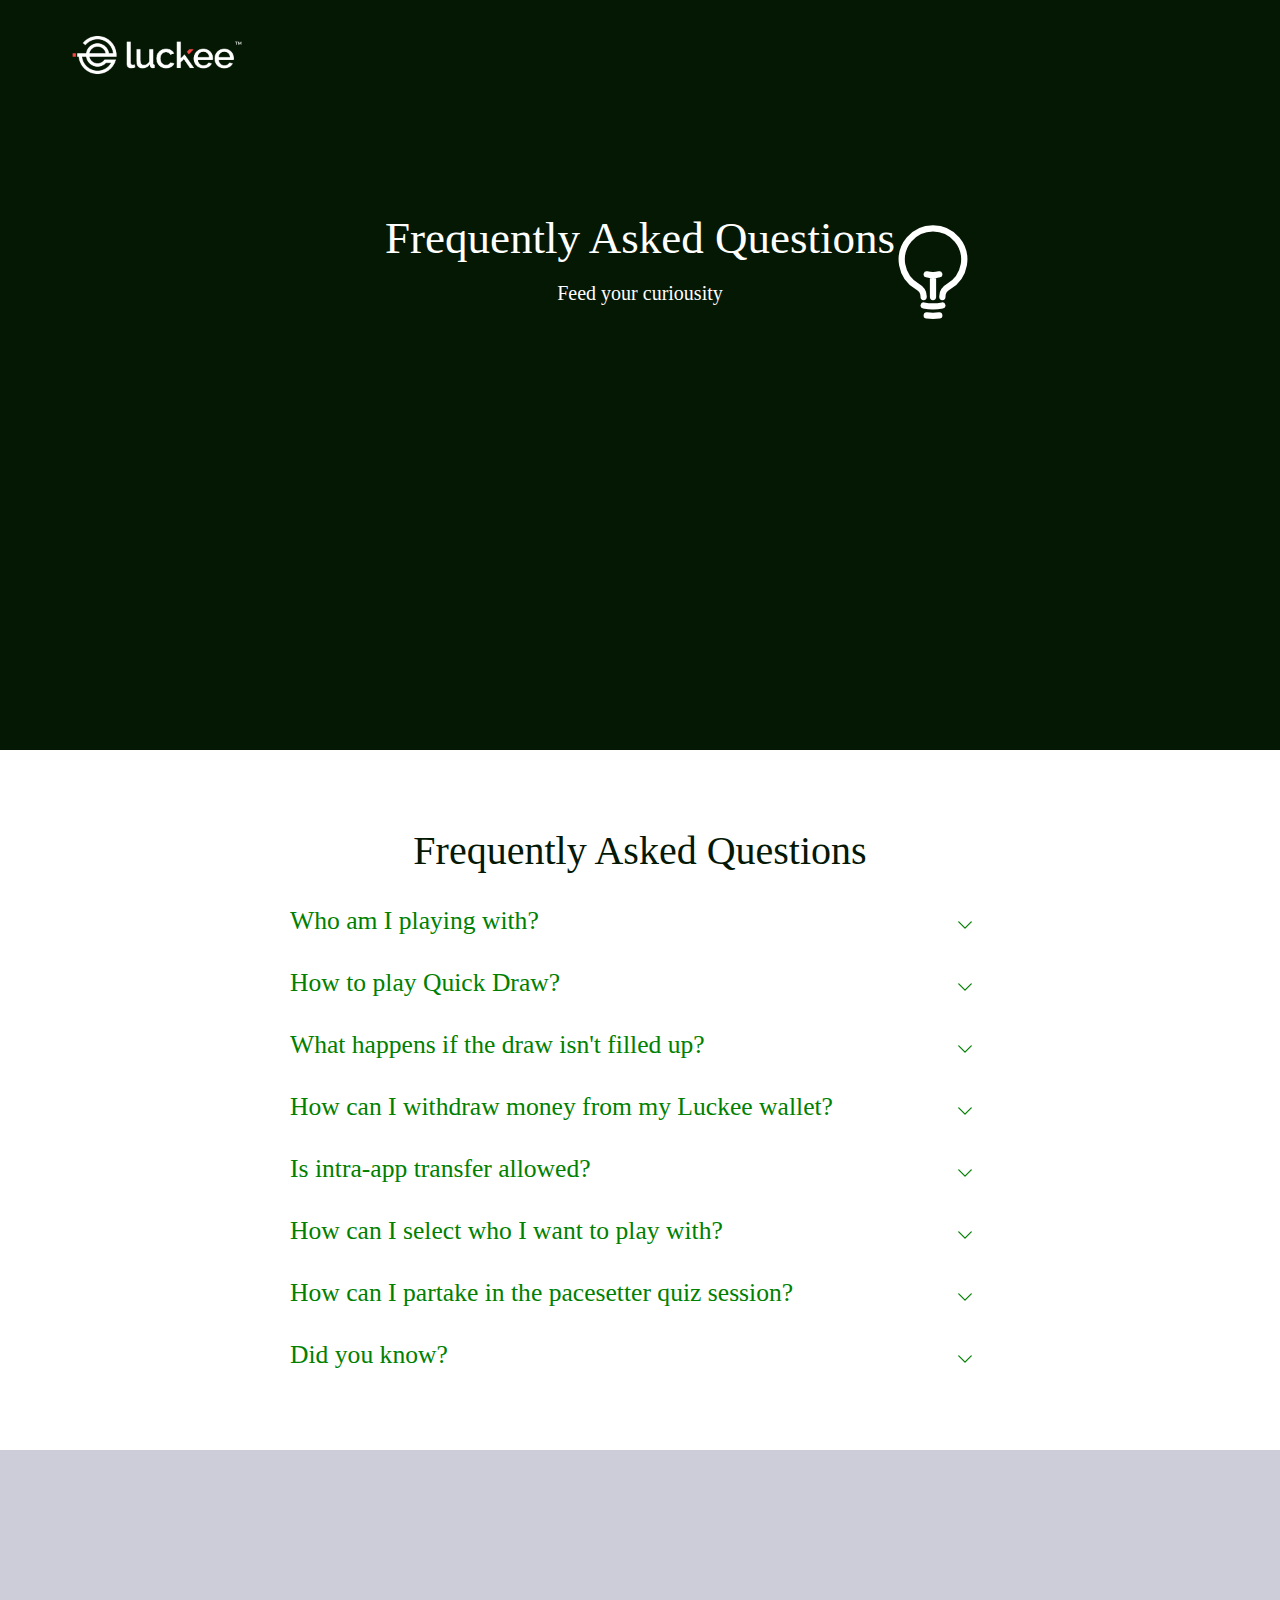
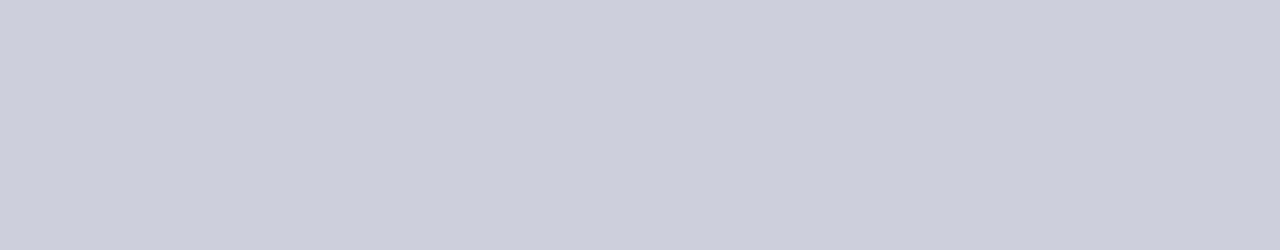
==== Pages_Path/FAQs.html @ 099b1782 "FAQs" ====
<!DOCTYPE html>
<html lang="en">

<head>
    <meta charset="UTF-8">
    <meta http-equiv="X-UA-Compatible" content="IE=edge">
    <meta name="viewport" content="width=device-width, initial-scale=1.0">
    <title>FAQ</title>
</head>

<style>
    * {
        padding: 0;
        margin: 0;
        box-sizing: border-box;
    }

    /* CONTAINER 11111111111111111111111111111111111111 */

    .cont1 {

        height: 750px;
        width: 100%;
        background-position: center;
        background-size: cover;
        background-color: rgb(4, 24, 4);
        position: relative;

    }

    .logos {
        height: 50px;

        margin-top: 30px;
        margin-left: 70px;
    }

    .header1 {
        color: white;
        font-size: 45px;
        text-align: center;
        margin-top: 10%;
    }

    .header2 {
        color: white;
        font-size: 20px;
        text-align: center;

    }

    .bulb{
        color: white;
       height: 100px;
       width: 100px;
       margin-left: 64%;
       margin-top: -6%;
    }


    /* CONTAINER 222222222222222222222222222 */

    .header4 {
        margin-top: 6%;
        font-size: 40px;
        color: rgb(4, 24, 4);
        position: relative;
        /* margin-left: -22%; */
        font-weight: 400;
        text-align: center;
    }

    .faq {
        max-width: 700px;
        margin-top: 2rem;
        cursor: pointer;
        position: relative;



    }

    .arrow {
        margin-left: 45%;
        margin-top: -3%;
        position: absolute;
        transition: transform .5s ease-in;
        color: green;

    }



    .question h1 {
        font-size: 1.6rem;
        text-align: left;
        font-weight: 400;
        color: green;
    }

    .answer {
        overflow: hidden;
        max-height: 0;

    }

    .answer p {

        line-height: 1.4;
        font-size: 1.2rem;
        text-align: left;
        margin-top: 3%;
        


    }

    .faq.active .answer {
        max-height: 300px;
        animation: fade 1s ease-in-out;
    }

    .faq.active .arrow {
        transform: rotate(180deg);
    }

    @keyframes fade {

        from {
            opacity: 0;
            transform: translateY(-10px);
        }

        to {
            opacity: 1;
            transform: translateY(0px);
        }

    }


    /* CONTAINER 333333333333333333333 */

    .cont3{
        background-color: rgb(205, 205, 218);
        height: 400px;
        margin-top: 80px;
    }



</style>


<body>
    <div class="cont1">
        <div class="logo"><a href="#"><img src="/z.png" class="logos"></a></div>
        <header class="header1"> Frequently Asked Questions</header><br>
        <header class="header2">Feed your curiousity</header>

        <div class="bulb">
            <svg xmlns="http://www.w3.org/2000/svg" fill="none" viewBox="0 0 24 24" stroke-width="1.5" stroke="currentColor" class="bulb">
                <path stroke-linecap="round" stroke-linejoin="round" d="M12 18v-5.25m0 0a6.01 6.01 0 001.5-.189m-1.5.189a6.01 6.01 0 01-1.5-.189m3.75 7.478a12.06 12.06 0 01-4.5 0m3.75 2.383a14.406 14.406 0 01-3 0M14.25 18v-.192c0-.983.658-1.823 1.508-2.316a7.5 7.5 0 10-7.517 0c.85.493 1.509 1.333 1.509 2.316V18" />
              </svg>
              
        </div>

    </div>

    <div class="cont2">
        <center>
            <header class="header4">Frequently Asked Questions</header>

            <div class="faq">
                <div class="question">
                    <h1> Who am I playing with?</h1>

                    <svg width="20" height="20" xmlns="http://www.w3.org/2000/svg" fill="none" viewBox="0 0 24 24"
                        stroke-width="1.5" stroke="currentColor" class="arrow">
                        <path stroke-linecap="round" stroke-linejoin="round" d="M19.5 8.25l-7.5 7.5-7.5-7.5" />
                    </svg>

                    <div class="answer">
                        <p>
                            The Luckee algorithm randomly matches you with real-time playmates across the country. And
                            gives equal odds to all participants. <br>

                            No house exists as the company generates operational revenue from charged commission.
                            Customer protection is our topmost priority.

                        </p>
                    </div>
                </div>
            </div>

            <div class="faq">
                <div class="question">
                    <h1> How to play Quick Draw?</h1>

                    <svg width="20" height="20" xmlns="http://www.w3.org/2000/svg" fill="none" viewBox="0 0 24 24"
                        stroke-width="1.5" stroke="currentColor" class="arrow">
                        <path stroke-linecap="round" stroke-linejoin="round" d="M19.5 8.25l-7.5 7.5-7.5-7.5" />
                    </svg>

                    <div class="answer">
                        <p>
                            Firstly, you need to be registered on Luckee or sign up if you are not yet a member.
                            <br><br>

                            Fund your Luckee wallet with any of the provided payment means. <br><br>

                            Select "game" from the menu of options. <br><br>

                            Click on Quick Draw and select from the variety of draws what suits you. <br><br>

                            Begin playing and receive instant payouts for wins.


                        </p>
                    </div>
                </div>
            </div>



            <div class="faq">
                <div class="question">
                    <h1> What happens if the draw isn't filled up?</h1>

                    <svg width="20" height="20" xmlns="http://www.w3.org/2000/svg" fill="none" viewBox="0 0 24 24"
                        stroke-width="1.5" stroke="currentColor" class="arrow">
                        <path stroke-linecap="round" stroke-linejoin="round" d="M19.5 8.25l-7.5 7.5-7.5-7.5" />
                    </svg>

                    <div class="answer">
                        <p>
                            A refund (exit draw) button appears after 48 hour of staking an unmatched or an unfilled
                            draw.
                        </p>
                    </div>
                </div>
            </div>



            <div class="faq">
                <div class="question">
                    <h1> How can I withdraw money from my Luckee wallet?</h1>

                    <svg width="20" height="20" xmlns="http://www.w3.org/2000/svg" fill="none" viewBox="0 0 24 24"
                        stroke-width="1.5" stroke="currentColor" class="arrow">
                        <path stroke-linecap="round" stroke-linejoin="round" d="M19.5 8.25l-7.5 7.5-7.5-7.5" />
                    </svg>

                    <div class="answer">
                        <p>
                            Locate and select wallet from the collapsible menu. <br> <br>

                            Go to withdraw, enter the desired amount and submit. The requested amount is automatically
                            transferred to your default registered account.

                        </p>
                    </div>
                </div>
            </div>



            <div class="faq">
                <div class="question">
                    <h1> Is intra-app transfer allowed?</h1>

                    <svg width="20" height="20" xmlns="http://www.w3.org/2000/svg" fill="none" viewBox="0 0 24 24"
                        stroke-width="1.5" stroke="currentColor" class="arrow">
                        <path stroke-linecap="round" stroke-linejoin="round" d="M19.5 8.25l-7.5 7.5-7.5-7.5" />
                    </svg>

                    <div class="answer">
                        <p>
                            Yes. You can transfer money to registered users on the platform via their transfer ID.
                            No transfer fee is charged for this operation.


                        </p>
                    </div>
                </div>
            </div>



            <div class="faq">
                <div class="question">
                    <h1>How can I select who I want to play with?</h1>

                    <svg width="20" height="20" xmlns="http://www.w3.org/2000/svg" fill="none" viewBox="0 0 24 24"
                        stroke-width="1.5" stroke="currentColor" class="arrow">
                        <path stroke-linecap="round" stroke-linejoin="round" d="M19.5 8.25l-7.5 7.5-7.5-7.5" />
                    </svg>

                    <div class="answer">
                        <p>
                            You can share the thrill and the fun with friends and family and a wide spectrum of registered
                            participants within the Luckee community. <br>
                            Luckee allows you to create and customize your own raffle groups.
                            Using the Invite option, you can invite playmates to join your custom Quick Draw group.


                        </p>
                    </div>
                </div>
            </div>



            <div class="faq">
                <div class="question">
                    <h1> How can I partake in the pacesetter quiz session?</h1>

                    <svg width="20" height="20" xmlns="http://www.w3.org/2000/svg" fill="none" viewBox="0 0 24 24"
                        stroke-width="1.5" stroke="currentColor" class="arrow">
                        <path stroke-linecap="round" stroke-linejoin="round" d="M19.5 8.25l-7.5 7.5-7.5-7.5" />
                    </svg>

                    <div class="answer">
                        <p>
                            Fund your wallet with the required fee. <br><br>

                            Select the option "game" from the retractable side menu bar or select game from the bottom navigation bar (footer menu) if you are using a mobile device. <br> <br>
                            
                            Select 'pacesetter' from the list of games. Click on 'play now' and read the brief instruction displayed. <br> <br>
                            
                            Worthy of noting, the pacesetter quiz game is being played in weekly rounds.
                            

                        </p>
                    </div>
                </div>
            </div>



            <div class="faq">
                <div class="question">
                    <h1>Did you know? </h1>

                    <svg width="20" height="20" xmlns="http://www.w3.org/2000/svg" fill="none" viewBox="0 0 24 24"
                        stroke-width="1.5" stroke="currentColor" class="arrow">
                        <path stroke-linecap="round" stroke-linejoin="round" d="M19.5 8.25l-7.5 7.5-7.5-7.5" />
                    </svg>

                    <div class="answer">
                        <p>
                            Luckee rewards selected newly registered members with a fixed amount that can be used on any activity on the platform or transferred.
                        </p>
                    </div>
                </div>
            </div>



        </center>
    </div>

    <div class="cont3"></div>


    <script>

        const faqs = document.querySelectorAll(".faq")
        faqs.forEach((faq) => {
            faq.addEventListener("click", () => {
                faq.classList.toggle("active")
            })


        })

        // faqs.forEach((faq) => {
        //     faq.addEventListener("mouseleave", () => {
        //         faq.classList.remove("active")
        //     })


        // })








    </script>
</body>

</html>
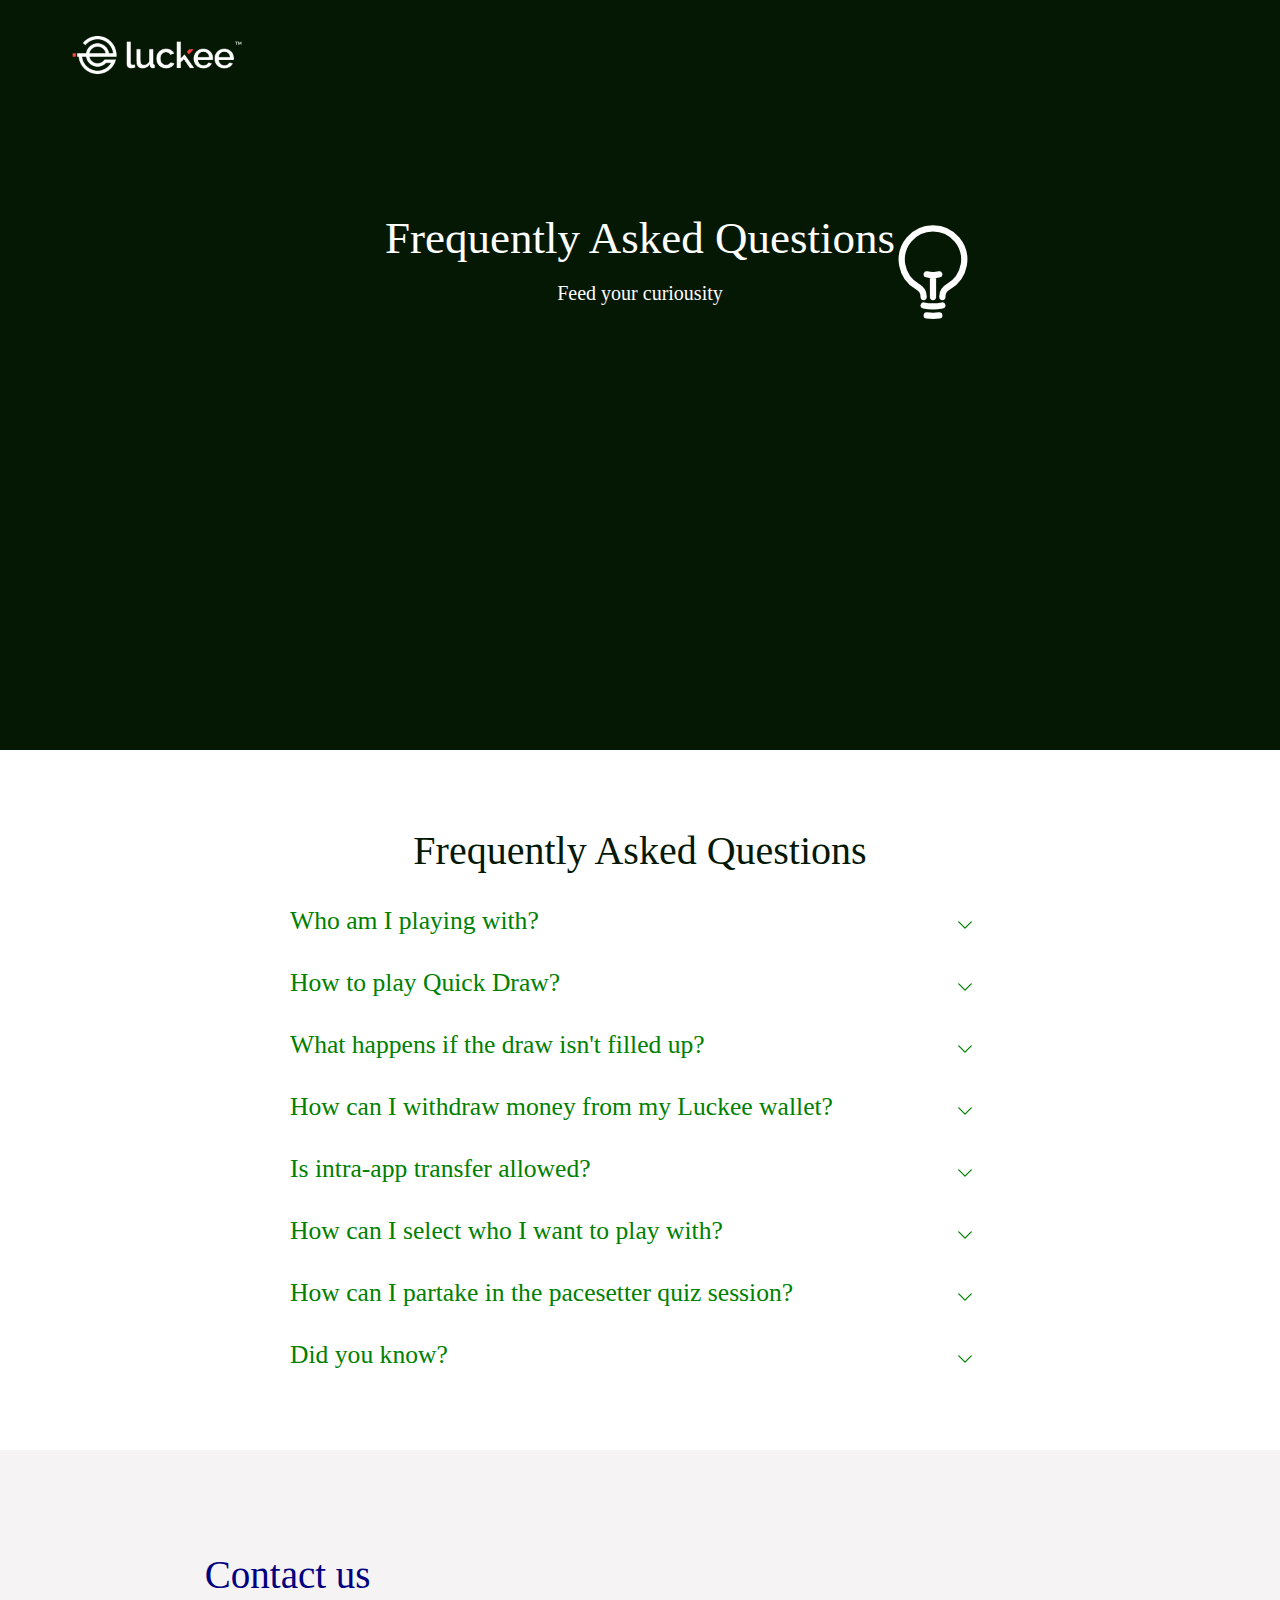
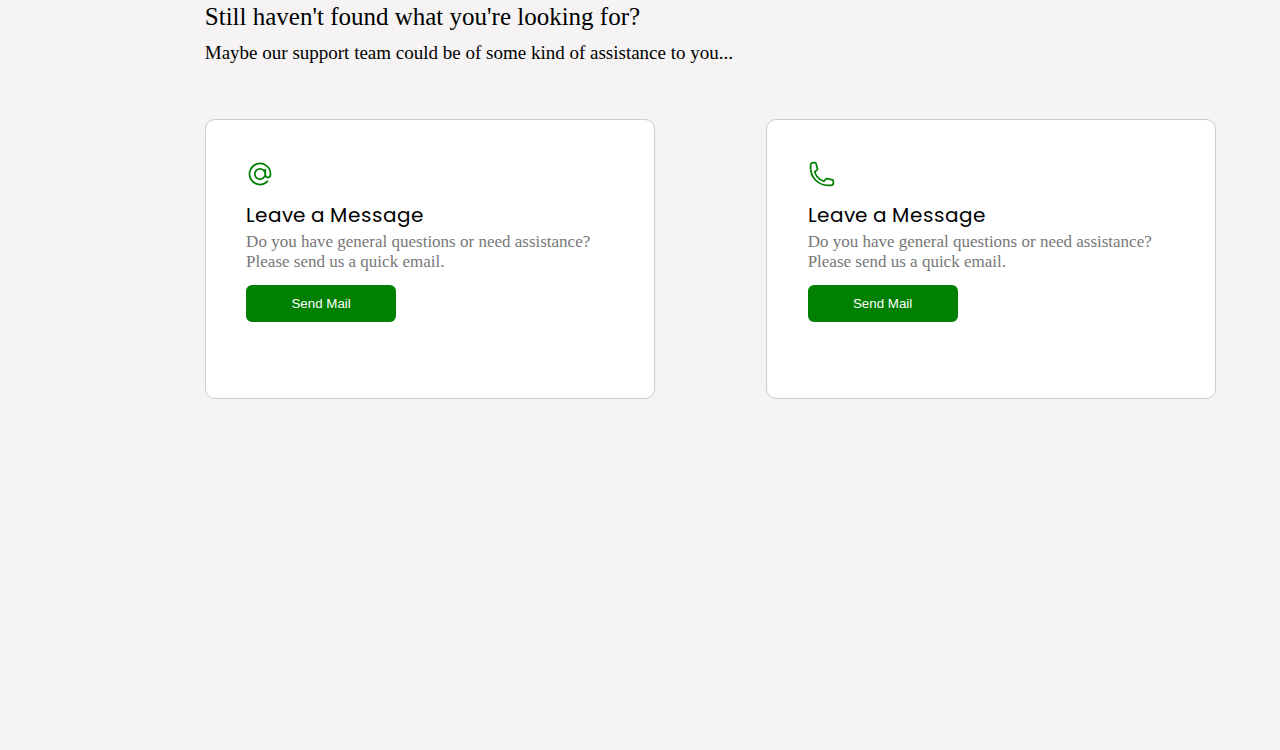
==== commit 778aa91e: "first commit" ====
--- a/Pages_Path/FAQs.html
+++ b/Pages_Path/FAQs.html
@@ -9,6 +9,8 @@
 </head>
 
 <style>
+    @import url("https://fonts.googleapis.com/css2?family=Poppins:wght@400;700&display=swap");
+
     * {
         padding: 0;
         margin: 0;
@@ -49,12 +51,12 @@
 
     }
 
-    .bulb{
-        color: white;
-       height: 100px;
-       width: 100px;
-       margin-left: 64%;
-       margin-top: -6%;
+    .bulb {
+        color: white;
+        height: 100px;
+        width: 100px;
+        margin-left: 64%;
+        margin-top: -6%;
     }
 
 
@@ -104,13 +106,13 @@
 
     }
 
-    .answer p {
+    .answer>p {
 
         line-height: 1.4;
         font-size: 1.2rem;
         text-align: left;
         margin-top: 3%;
-        
+
 
 
     }
@@ -141,11 +143,203 @@
 
     /* CONTAINER 333333333333333333333 */
 
-    .cont3{
-        background-color: rgb(205, 205, 218);
-        height: 400px;
+    .cont3 {
+        /* background-color: rgb(205, 205, 218); */
+        height: 900px;
         margin-top: 80px;
-    }
+        position: relative;
+        background-color: rgb(245, 243, 243);
+    }
+
+    .header6 {
+
+        margin-left: 16%;
+        font-size: 25px;
+        margin-top: 12%;
+        position: absolute;
+    }
+
+    .para1 {
+
+
+        margin-left: 16%;
+        font-size: 19px;
+        margin-top: 15%;
+        position: absolute;
+    }
+
+    .para2 {
+
+        color: navy;
+        margin-left: 16%;
+        font-size: 39px;
+        margin-top: 8%;
+        position: absolute;
+    }
+
+    .cont3:hover .header6 {
+        color: green;
+        transform: scale(1.0001);
+        transition: 0.5s ease-in;
+        transform: translateY(2px);
+    }
+
+
+    .mail {
+        height: 28px;
+        width: 28px;
+        color: green;
+        margin-left: 3%;
+        margin-top: 3%;
+        position: absolute;
+
+    }
+
+    .phone {
+        height: 28px;
+        width: 28px;
+        color: green;
+        margin-left: 3%;
+        margin-top: 3%;
+        position: absolute;
+    }
+
+    .para4 {
+        margin-left: 3%;
+        margin-top: 6%;
+        position: absolute;
+        font-size: 20px;
+        font-family: poppins, sans-serif;
+        font-weight: 400;
+    }
+
+    .para5 {
+        margin-left: 3%;
+        margin-top: 7%;
+        position: absolute;
+        font-size: 17px;
+        color: #777;
+
+    }
+
+    .btn {
+        margin-left: 3%;
+        margin-top: 11%;
+        position: absolute;
+        border-radius: 6px;
+        width: 150px;
+        height: 37px;
+        background-color: green;
+        border: 2px solid green;
+        color: white;
+
+    }
+
+    .parent-contact {
+        position: relative;
+        margin-left: -5%;
+
+
+    }
+
+     /* CONTAINER CONTACT 2 */
+
+    .contact1 {
+
+        background-color: white;
+        height: 280px;
+        width: 450px;
+        border-radius: 10px;
+        border: 1px solid rgb(205, 203, 203);
+        margin-top: 20%;
+        margin-left: 20%;
+        display: inline-block;
+        
+        transform-origin: top;
+        transition: transform 0.5s;
+    }
+
+    /* Hover contact box 1 */
+
+    .contact1:hover{
+        
+        transform-origin: bottom;
+        transition: transform 0.5s;
+        background-color: green;
+
+    }
+
+    .contact1:hover .mail{
+        color: white;
+    }
+
+    .contact1:hover .phone{
+        color: white;
+    }
+
+    .contact1:hover .para4{
+        color: white;
+    }
+
+    .contact1:hover .para5{
+        color: white;
+    }
+
+    .contact1:hover .btn{
+        background-color: white;
+        color: green;
+        border: 2px solid white;
+    }
+
+    /* CONTAINER CONTACT 2 */
+
+    .contact2 {
+
+        background-color: white;
+        height: 280px;
+        width: 450px;
+        border-radius: 10px;
+        border: 1px solid rgb(205, 203, 203);
+        margin-top: 20%;
+        margin-left: 8%;
+        display: inline-block;
+    }
+
+    /* Hover contact box 1 */ 
+
+    .contact2:hover{
+        
+        transform-origin: bottom;
+        transition: transform 0.5s;
+        background-color: green;
+
+    }
+
+    .contact2:hover .mail{
+        color: white;
+    }
+
+    .contact2:hover .phone{
+        color: white;
+    }
+
+    .contact2:hover .para4{
+        color: white;
+    }
+
+    .contact2:hover .para5{
+        color: white;
+    }
+
+    .contact2:hover .btn{
+        background-color: white;
+        color: green;
+        border: 2px solid white;
+    }
+
+
+
+
 
 
 
@@ -159,10 +353,12 @@
         <header class="header2">Feed your curiousity</header>
 
         <div class="bulb">
-            <svg xmlns="http://www.w3.org/2000/svg" fill="none" viewBox="0 0 24 24" stroke-width="1.5" stroke="currentColor" class="bulb">
-                <path stroke-linecap="round" stroke-linejoin="round" d="M12 18v-5.25m0 0a6.01 6.01 0 001.5-.189m-1.5.189a6.01 6.01 0 01-1.5-.189m3.75 7.478a12.06 12.06 0 01-4.5 0m3.75 2.383a14.406 14.406 0 01-3 0M14.25 18v-.192c0-.983.658-1.823 1.508-2.316a7.5 7.5 0 10-7.517 0c.85.493 1.509 1.333 1.509 2.316V18" />
-              </svg>
-              
+            <svg xmlns="http://www.w3.org/2000/svg" fill="none" viewBox="0 0 24 24" stroke-width="1.5"
+                stroke="currentColor" class="bulb">
+                <path stroke-linecap="round" stroke-linejoin="round"
+                    d="M12 18v-5.25m0 0a6.01 6.01 0 001.5-.189m-1.5.189a6.01 6.01 0 01-1.5-.189m3.75 7.478a12.06 12.06 0 01-4.5 0m3.75 2.383a14.406 14.406 0 01-3 0M14.25 18v-.192c0-.983.658-1.823 1.508-2.316a7.5 7.5 0 10-7.517 0c.85.493 1.509 1.333 1.509 2.316V18" />
+            </svg>
+
         </div>
 
     </div>
@@ -277,7 +473,7 @@
 
                     <div class="answer">
                         <p>
-                            Yes. You can transfer money to registered users on the platform via their transfer ID.
+                            Yes. You can transfer money to registered users on the platform via their nickname.
                             No transfer fee is charged for this operation.
 
 
@@ -299,7 +495,8 @@
 
                     <div class="answer">
                         <p>
-                            You can share the thrill and the fun with friends and family and a wide spectrum of registered
+                            You can share the thrill and the fun with friends and family and a wide spectrum of
+                            registered
                             participants within the Luckee community. <br>
                             Luckee allows you to create and customize your own raffle groups.
                             Using the Invite option, you can invite playmates to join your custom Quick Draw group.
@@ -325,12 +522,14 @@
                         <p>
                             Fund your wallet with the required fee. <br><br>
 
-                            Select the option "game" from the retractable side menu bar or select game from the bottom navigation bar (footer menu) if you are using a mobile device. <br> <br>
-                            
-                            Select 'pacesetter' from the list of games. Click on 'play now' and read the brief instruction displayed. <br> <br>
-                            
+                            Select the option "game" from the retractable side menu bar or select game from the bottom
+                            navigation bar (footer menu) if you are using a mobile device. <br> <br>
+
+                            Select 'pacesetter' from the list of games. Click on 'play now' and read the brief
+                            instruction displayed. <br> <br>
+
                             Worthy of noting, the pacesetter quiz game is being played in weekly rounds.
-                            
+
 
                         </p>
                     </div>
@@ -350,7 +549,8 @@
 
                     <div class="answer">
                         <p>
-                            Luckee rewards selected newly registered members with a fixed amount that can be used on any activity on the platform or transferred.
+                            Luckee rewards selected newly registered members with a fixed amount that can be used on any
+                            activity on the platform or transferred.
                         </p>
                     </div>
                 </div>
@@ -361,7 +561,51 @@
         </center>
     </div>
 
-    <div class="cont3"></div>
+    <div class="cont3">
+        <p class="para2"> Contact us</p>
+        <header class="header6"> Still haven't found what you're looking for?</header>
+        <p class="para1"> Maybe our support team could be of some kind of assistance to you...</p>
+
+
+        <div class="parent-contact">
+
+            <div class="contact1">
+                <svg xmlns="http://www.w3.org/2000/svg" fill="none" viewBox="0 0 24 24" stroke-width="1.5"
+                    stroke="currentColor" class="mail">
+                    <path stroke-linecap="round" d="M16.5 12a4.5 4.5 0 11-9 0 4.5 4.5 0 019 0zm0 0c0 1.657 1.007 3 2.25 3S21 13.657 21 12a9 9 0 
+                10-2.636 6.364M16.5 12V8.25" />
+                </svg>
+
+                <p class="para4">Leave a Message</p> <br>
+                <p class="para5"> Do you have general questions or need assistance?<br> Please send us a quick email.
+                </p>
+                <a href="#"><button class="btn">Send Mail</button></a>
+
+
+            </div>
+
+
+            <div class="contact2">
+                <svg xmlns="http://www.w3.org/2000/svg" fill="none" viewBox="0 0 24 24" stroke-width="1.5"
+                    stroke="currentColor" class="phone">
+                    <path stroke-linecap="round" stroke-linejoin="round"
+                        d="M2.25 6.75c0 8.284 6.716 15 15 15h2.25a2.25 2.25 0 
+                002.25-2.25v-1.372c0-.516-.351-.966-.852-1.091l-4.423-1.106c-.44-.11-.902.055-1.173.417l-.97 1.293c-.282.376-.769.542-1.21.38a12.035
+                 12.035 0 01-7.143-7.143c-.162-.441.004-.928.38-1.21l1.293-.97c.363-.271.527-.734.417-1.173L6.963 3.102a1.125 1.125 0 00-1.091-.852H4.5A2.25 2.25 0 002.25 4.5v2.25z" />
+                </svg>
+
+                <p class="para4">Leave a Message</p> <br>
+                <p class="para5"> Do you have general questions or need assistance?<br> Please send us a quick email.
+                </p>
+                <a href="#"><button class="btn">Send Mail</button></a>
+
+
+
+            </div>
+
+        </div>
+
+    </div>
 
 
     <script>
@@ -375,13 +619,13 @@
 
         })
 
-        // faqs.forEach((faq) => {
-        //     faq.addEventListener("mouseleave", () => {
-        //         faq.classList.remove("active")
-        //     })
-
-
-        // })
+        faqs.forEach((faq) => {
+            faq.addEventListener("mouseleave", () => {
+                faq.classList.remove("active")
+            })
+
+
+        })
 
 
 
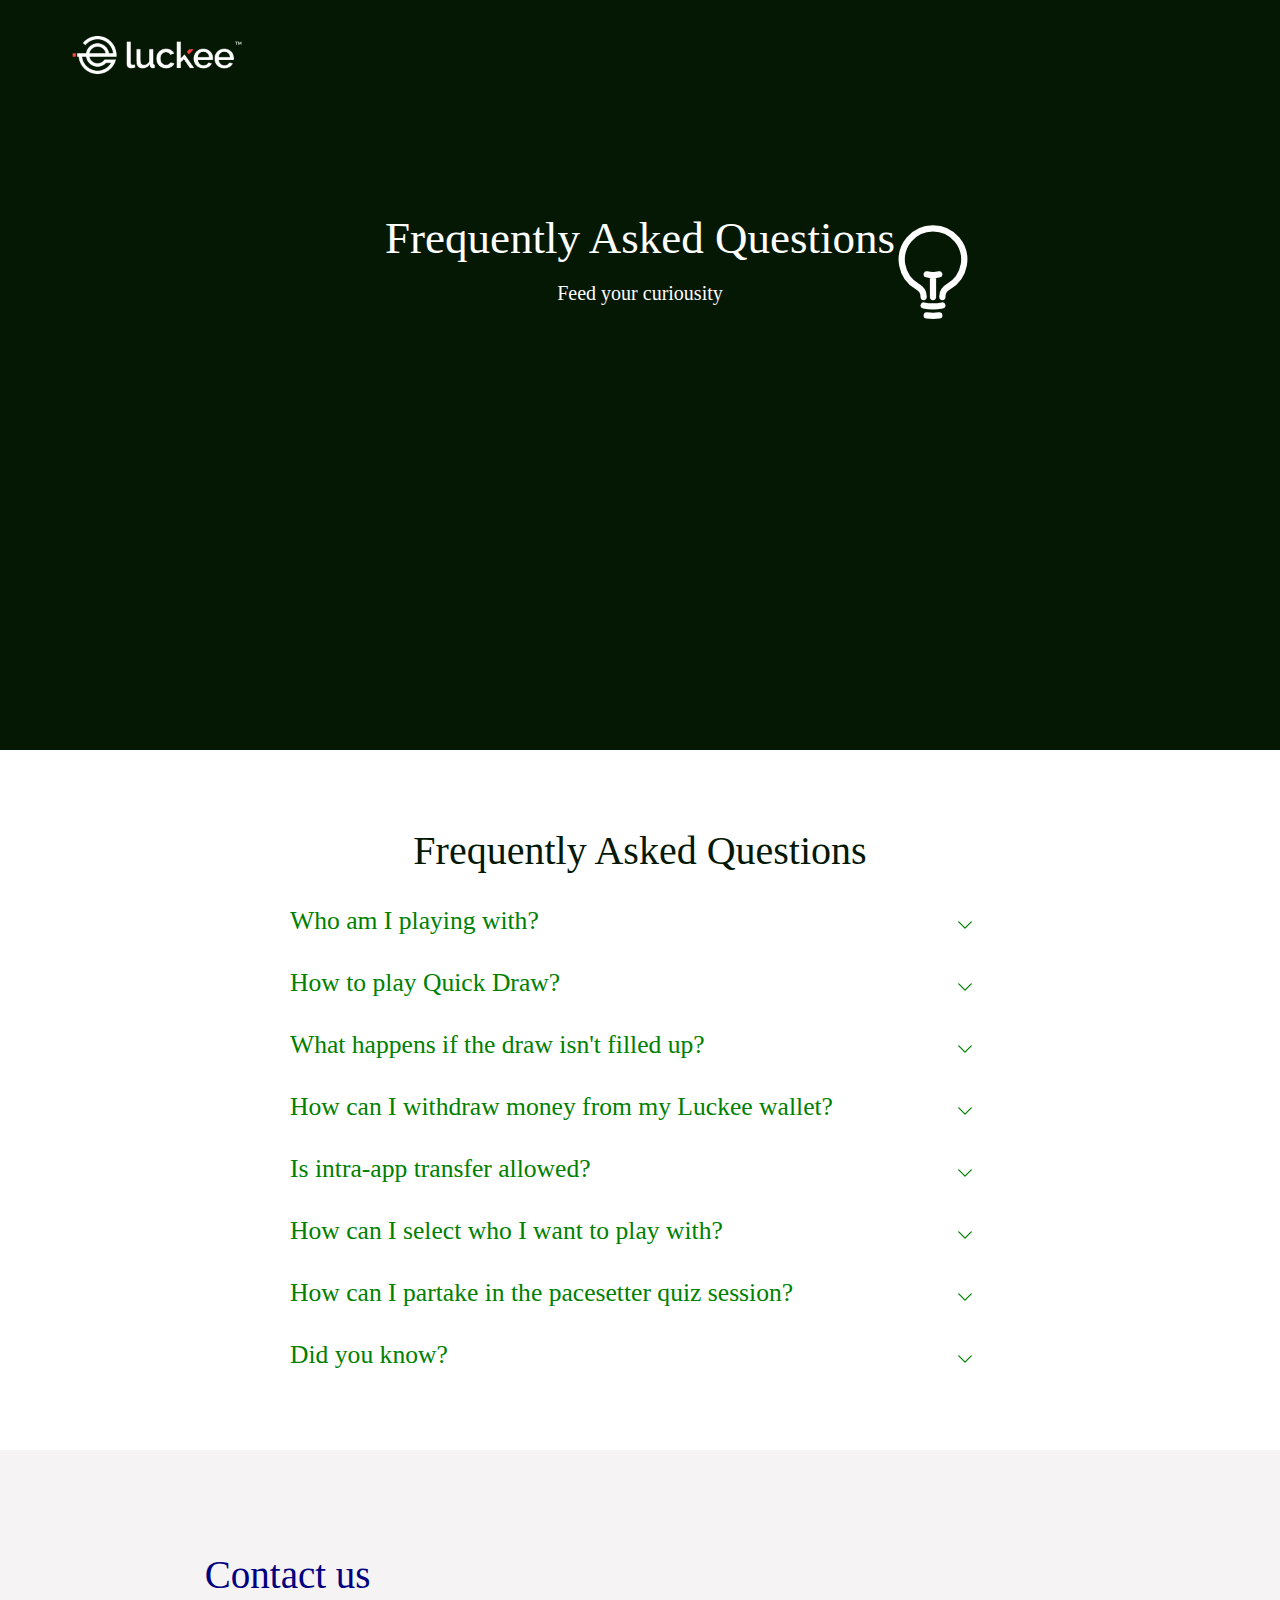
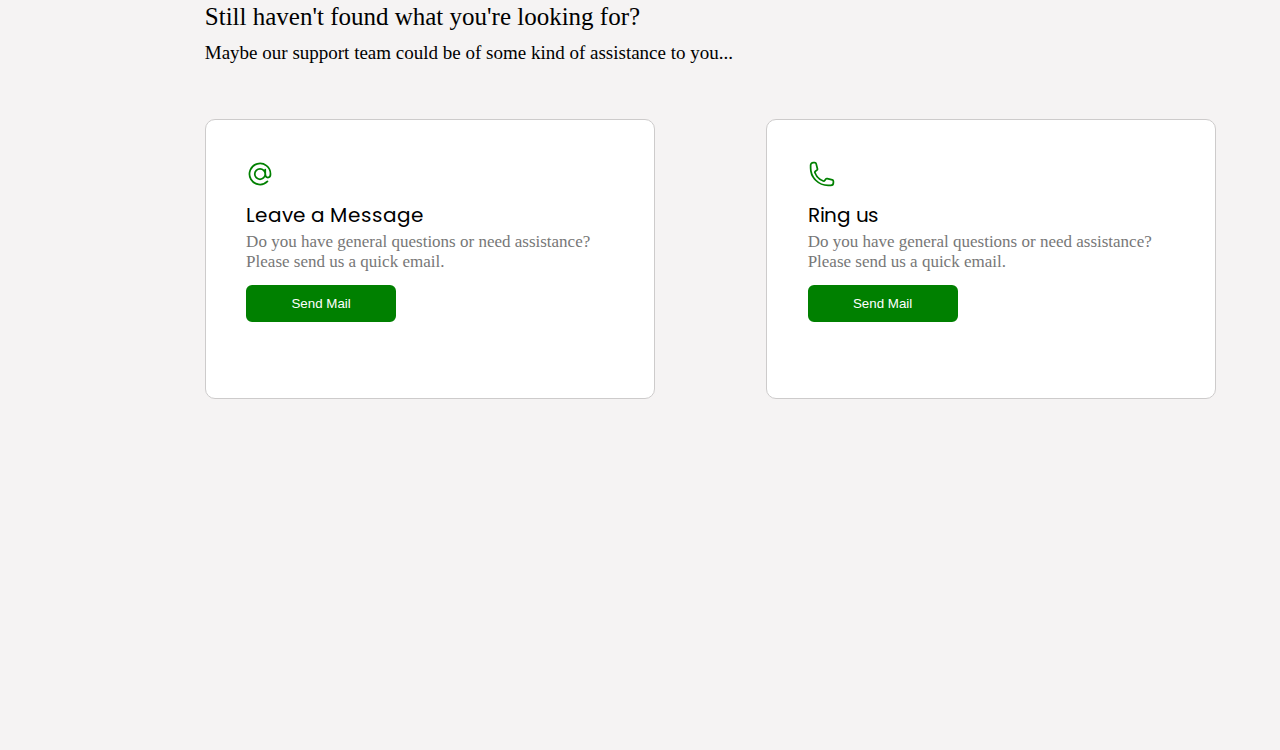
==== commit 8d429f4f: "11/4/2022 1:23AM" ====
--- a/Pages_Path/FAQs.html
+++ b/Pages_Path/FAQs.html
@@ -594,7 +594,7 @@
                  12.035 0 01-7.143-7.143c-.162-.441.004-.928.38-1.21l1.293-.97c.363-.271.527-.734.417-1.173L6.963 3.102a1.125 1.125 0 00-1.091-.852H4.5A2.25 2.25 0 002.25 4.5v2.25z" />
                 </svg>
 
-                <p class="para4">Leave a Message</p> <br>
+                <p class="para4">Ring us</p> <br>
                 <p class="para5"> Do you have general questions or need assistance?<br> Please send us a quick email.
                 </p>
                 <a href="#"><button class="btn">Send Mail</button></a>
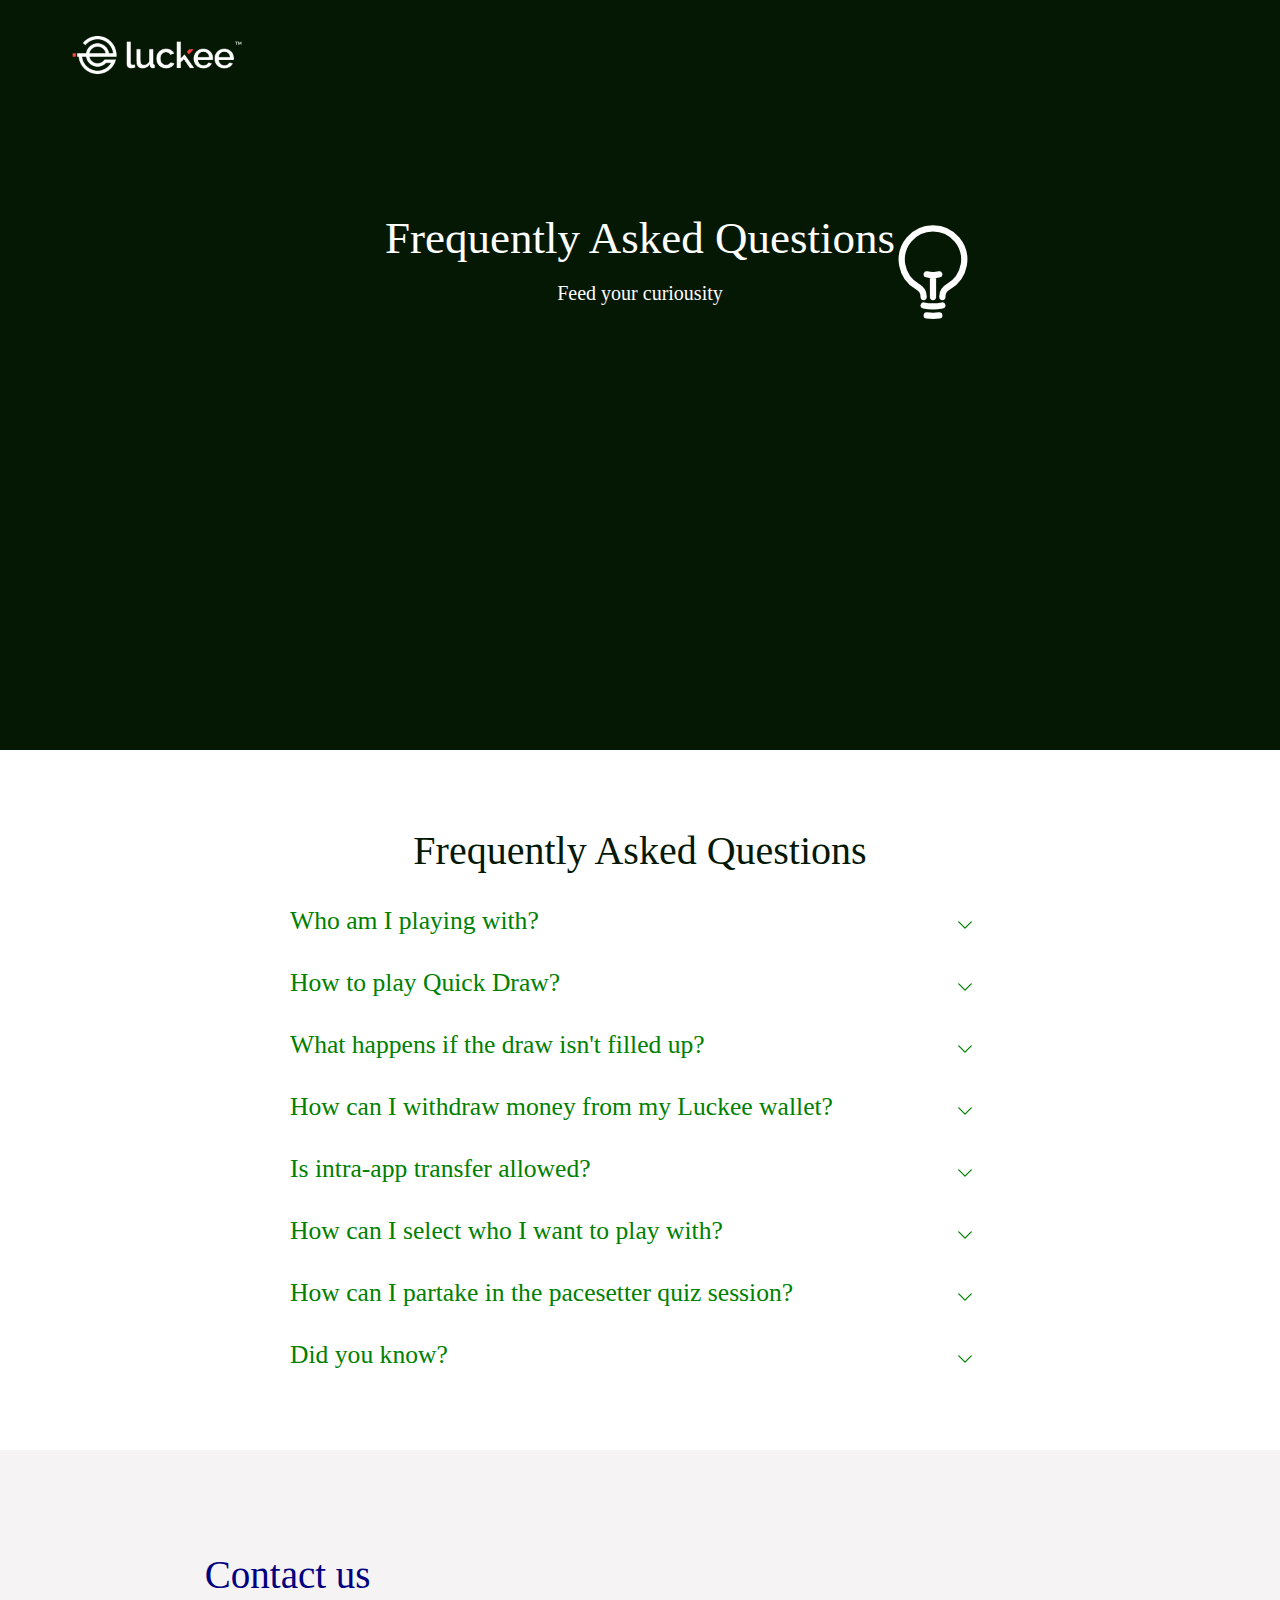
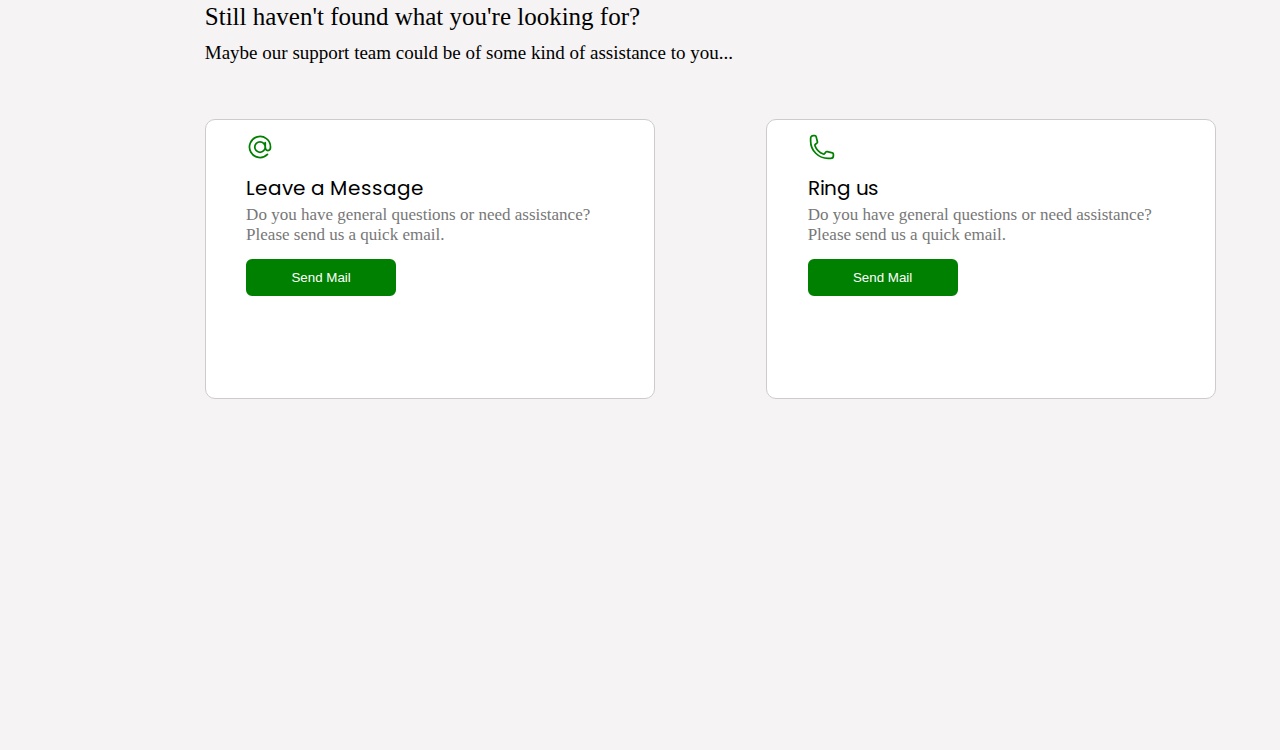
==== commit d9233739: "first commit" ====
--- a/Pages_Path/FAQs.html
+++ b/Pages_Path/FAQs.html
@@ -106,7 +106,7 @@
 
     }
 
-    .answer>p {
+    .answer >p {
 
         line-height: 1.4;
         font-size: 1.2rem;
@@ -190,7 +190,7 @@
         width: 28px;
         color: green;
         margin-left: 3%;
-        margin-top: 3%;
+        margin-top: 1%;
         position: absolute;
 
     }
@@ -200,13 +200,13 @@
         width: 28px;
         color: green;
         margin-left: 3%;
-        margin-top: 3%;
+        margin-top: 1%;
         position: absolute;
     }
 
     .para4 {
         margin-left: 3%;
-        margin-top: 6%;
+        margin-top: 4%;
         position: absolute;
         font-size: 20px;
         font-family: poppins, sans-serif;
@@ -215,7 +215,7 @@
 
     .para5 {
         margin-left: 3%;
-        margin-top: 7%;
+        margin-top: 5%;
         position: absolute;
         font-size: 17px;
         color: #777;
@@ -224,7 +224,7 @@
 
     .btn {
         margin-left: 3%;
-        margin-top: 11%;
+        margin-top: 9%;
         position: absolute;
         border-radius: 6px;
         width: 150px;
